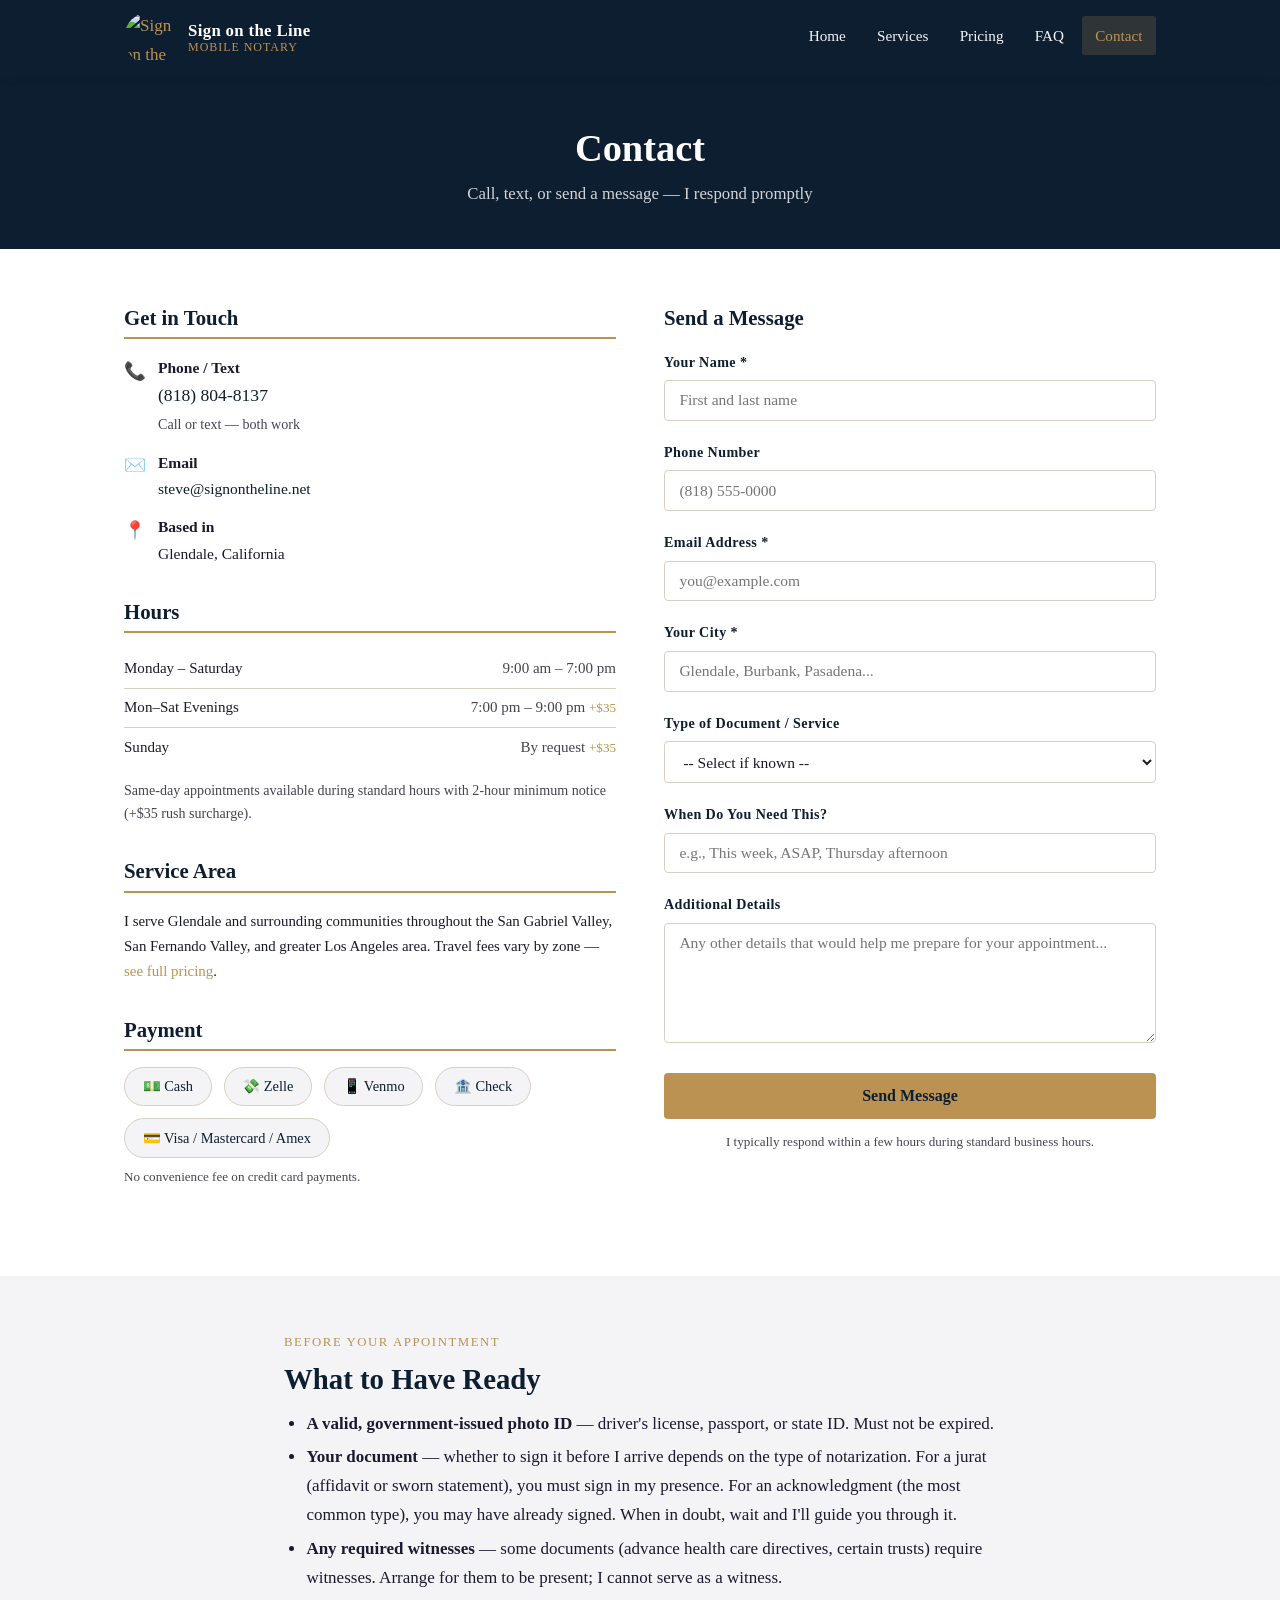
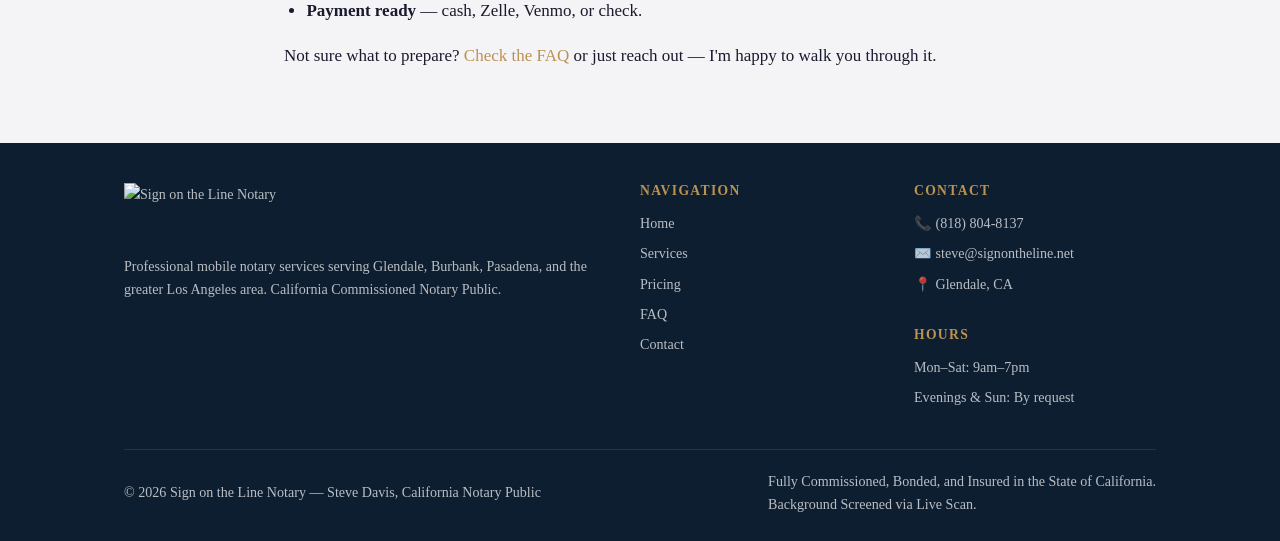
==== contact.html @ 72d7b56e "Add files via upload Added Visa, Mastercard & Amex as accepted payment methods (with no convenience " ====
<!DOCTYPE html>
<html lang="en">
<head>
  <meta charset="UTF-8">
  <meta name="viewport" content="width=device-width, initial-scale=1.0">
  <title>Contact | Sign on the Line Mobile Notary — Glendale, CA</title>
  <meta name="description" content="Contact Sign on the Line Notary to schedule a mobile notary appointment in Glendale or greater Los Angeles. Call, text, or email Steve Davis.">
  <link rel="stylesheet" href="styles.css">
  <link rel="icon" href="images/logo.png" type="image/png">
  <style>
    /* Additional contact page styles */
    .hours-table { width:100%; border-collapse:collapse; margin-top:0.75rem; font-size:0.94rem; }
    .hours-table td { padding:0.4rem 0; border-bottom:1px solid var(--border); }
    .hours-table tr:last-child td { border-bottom:none; }
    .hours-table td:last-child { text-align:right; color:var(--text-mid); }
    .hours-surcharge { color:var(--gold); font-size:0.82rem; }
  </style>
</head>
<body>

  <!-- ====== NAVIGATION ====== -->
  <header class="site-header">
    <nav class="nav-inner">
      <a href="index.html" class="nav-logo">
        <img src="images/logo.png" alt="Sign on the Line Notary Logo">
        <div class="nav-logo-text">
          <span class="nav-logo-name">Sign on the Line</span>
          <span class="nav-logo-sub">Mobile Notary</span>
        </div>
      </a>
      <button class="nav-toggle" id="navToggle" aria-label="Open menu">
        <span></span><span></span><span></span>
      </button>
      <ul class="nav-menu" id="navMenu">
        <li><a href="index.html">Home</a></li>
        <li><a href="services.html">Services</a></li>
        <li><a href="pricing.html">Pricing</a></li>
        <li><a href="faq.html">FAQ</a></li>
        <li><a href="contact.html" class="active">Contact</a></li>
      </ul>
    </nav>
  </header>

  <!-- ====== PAGE HERO ====== -->
  <section class="page-hero">
    <div class="container">
      <h1>Contact</h1>
      <p>Call, text, or send a message — I respond promptly</p>
    </div>
  </section>

  <!-- ====== CONTACT SECTION ====== -->
  <section class="content-section">
    <div class="container">
      <div class="contact-grid">

        <!-- LEFT: Info -->
        <div>
          <div class="contact-info-block">
            <h3>Get in Touch</h3>
            <div class="contact-row">
              <span class="icon">📞</span>
              <div>
                <strong>Phone / Text</strong><br>
                <a href="tel:8188048137" style="font-size:1.1rem; color:var(--navy);">(818) 804-8137</a><br>
                <span style="font-size:0.88rem; color:var(--text-mid);">Call or text — both work</span>
              </div>
            </div>
            <div class="contact-row">
              <span class="icon">✉️</span>
              <div>
                <strong>Email</strong><br>
                <a href="mailto:steve@signontheline.net" style="color:var(--navy);">steve@signontheline.net</a>
              </div>
            </div>
            <div class="contact-row">
              <span class="icon">📍</span>
              <div>
                <strong>Based in</strong><br>
                Glendale, California
              </div>
            </div>
          </div>

          <div class="contact-info-block">
            <h3>Hours</h3>
            <table class="hours-table">
              <tbody>
                <tr>
                  <td>Monday – Saturday</td>
                  <td>9:00 am – 7:00 pm</td>
                </tr>
                <tr>
                  <td>Mon–Sat Evenings</td>
                  <td>7:00 pm – 9:00 pm <span class="hours-surcharge">+$35</span></td>
                </tr>
                <tr>
                  <td>Sunday</td>
                  <td>By request <span class="hours-surcharge">+$35</span></td>
                </tr>
              </tbody>
            </table>
            <p style="font-size:0.88rem; margin-top:0.75rem; color:var(--text-mid);">Same-day appointments available during standard hours with 2-hour minimum notice (+$35 rush surcharge).</p>
          </div>

          <div class="contact-info-block">
            <h3>Service Area</h3>
            <p style="font-size:0.93rem;">I serve Glendale and surrounding communities throughout the San Gabriel Valley, San Fernando Valley, and greater Los Angeles area. Travel fees vary by zone — <a href="pricing.html">see full pricing</a>.</p>
          </div>

          <div class="contact-info-block">
            <h3>Payment</h3>
            <div class="payment-methods">
              <span class="payment-pill">💵 Cash</span>
              <span class="payment-pill">💸 Zelle</span>
              <span class="payment-pill">📱 Venmo</span>
              <span class="payment-pill">🏦 Check</span>
              <span class="payment-pill">💳 Visa / Mastercard / Amex</span>
            </div>
            <p style="font-size:0.82rem; margin-top:0.5rem; color:var(--text-mid);">No convenience fee on credit card payments.</p>
          </div>
        </div>

        <!-- RIGHT: Form -->
        <div>
          <h3 style="margin-bottom:1.25rem;">Send a Message</h3>
          <form class="contact-form" action="https://formspree.io/f/xgojzgyr" method="POST">
            <div class="form-group">
              <label for="name">Your Name *</label>
              <input type="text" id="name" name="name" required placeholder="First and last name">
            </div>
            <div class="form-group">
              <label for="phone">Phone Number</label>
              <input type="tel" id="phone" name="phone" placeholder="(818) 555-0000">
            </div>
            <div class="form-group">
              <label for="email">Email Address *</label>
              <input type="email" id="email" name="email" required placeholder="you@example.com">
            </div>
            <div class="form-group">
              <label for="city">Your City *</label>
              <input type="text" id="city" name="city" required placeholder="Glendale, Burbank, Pasadena...">
            </div>
            <div class="form-group">
              <label for="service">Type of Document / Service</label>
              <select id="service" name="service">
                <option value="">-- Select if known --</option>
                <option>Power of Attorney</option>
                <option>Advance Health Care Directive / Living Will</option>
                <option>Trust or Estate Documents</option>
                <option>Affidavit or Sworn Statement</option>
                <option>Real Estate Deed</option>
                <option>Immigration Documents</option>
                <option>Hospital / Care Facility Signing</option>
                <option>Other / Not Sure</option>
              </select>
            </div>
            <div class="form-group">
              <label for="timing">When Do You Need This?</label>
              <input type="text" id="timing" name="timing" placeholder="e.g., This week, ASAP, Thursday afternoon">
            </div>
            <div class="form-group">
              <label for="message">Additional Details</label>
              <textarea id="message" name="message" placeholder="Any other details that would help me prepare for your appointment..."></textarea>
            </div>
            <button type="submit" class="btn btn-primary" style="width:100%;">Send Message</button>
          </form>
          <p style="font-size:0.82rem; color:var(--text-mid); margin-top:0.75rem; text-align:center;">I typically respond within a few hours during standard business hours.</p>
        </div>

      </div>
    </div>
  </section>

  <!-- ====== WHAT TO PREPARE ====== -->
  <section class="content-section">
    <div class="container" style="max-width:760px;">
      <p class="section-label">Before Your Appointment</p>
      <h2>What to Have Ready</h2>
      <ul>
        <li><strong>A valid, government-issued photo ID</strong> — driver's license, passport, or state ID. Must not be expired.</li>
        <li><strong>Your document</strong> — whether to sign it before I arrive depends on the type of notarization. For a jurat (affidavit or sworn statement), you must sign in my presence. For an acknowledgment (the most common type), you may have already signed. When in doubt, wait and I'll guide you through it.</li>
        <li><strong>Any required witnesses</strong> — some documents (advance health care directives, certain trusts) require witnesses. Arrange for them to be present; I cannot serve as a witness.</li>
        <li><strong>Payment ready</strong> — cash, Zelle, Venmo, or check.</li>
      </ul>
      <p>Not sure what to prepare? <a href="faq.html">Check the FAQ</a> or just reach out — I'm happy to walk you through it.</p>
    </div>
  </section>

  <!-- ====== FOOTER ====== -->
  <footer class="site-footer">
    <div class="footer-inner">
      <div class="footer-grid">
        <div class="footer-brand">
          <img src="images/logo.png" alt="Sign on the Line Notary">
          <p>Professional mobile notary services serving Glendale, Burbank, Pasadena, and the greater Los Angeles area. California Commissioned Notary Public.</p>
        </div>
        <div class="footer-col">
          <h4>Navigation</h4>
          <ul>
            <li><a href="index.html">Home</a></li>
            <li><a href="services.html">Services</a></li>
            <li><a href="pricing.html">Pricing</a></li>
            <li><a href="faq.html">FAQ</a></li>
            <li><a href="contact.html">Contact</a></li>
          </ul>
        </div>
        <div class="footer-col">
          <h4>Contact</h4>
          <ul>
            <li>📞 <a href="tel:8188048137">(818) 804-8137</a></li>
            <li>✉️ <a href="mailto:steve@signontheline.net">steve@signontheline.net</a></li>
            <li>📍 Glendale, CA</li>
          </ul>
          <br>
          <h4>Hours</h4>
          <ul>
            <li>Mon–Sat: 9am–7pm</li>
            <li>Evenings &amp; Sun: By request</li>
          </ul>
        </div>
      </div>
      <div class="footer-bottom">
        <p>&copy; 2026 Sign on the Line Notary &mdash; Steve Davis, California Notary Public</p>
        <p>Fully Commissioned, Bonded, and Insured in the State of California.<br>Background Screened via Live Scan.</p>
      </div>
    </div>
  </footer>

  <script>
    document.getElementById('navToggle').addEventListener('click', function() {
      document.getElementById('navMenu').classList.toggle('open');
    });
  </script>

</body>
</html>
---- styles.css ----
/* ============================================
   Sign on the Line Notary — Main Stylesheet
   Brand: Navy #0D1E30 | Gold #BB9252 | Off-White #F4F4F6
   ============================================ */

:root {
  --navy:      #0D1E30;
  --gold:      #BB9252;
  --gold-light:#CA9F5B;
  --offwhite:  #F4F4F6;
  --white:     #FFFFFF;
  --text-dark: #1A1A2E;
  --text-mid:  #444455;
  --border:    #D9CFC0;
  --shadow:    rgba(13, 30, 48, 0.12);
}

/* ---- Reset & Base ---- */
*, *::before, *::after { box-sizing: border-box; margin: 0; padding: 0; }

html { scroll-behavior: smooth; }

body {
  font-family: 'Georgia', serif;
  font-size: 17px;
  line-height: 1.7;
  color: var(--text-dark);
  background: var(--white);
}

img { max-width: 100%; height: auto; display: block; }

a { color: var(--gold); text-decoration: none; }
a:hover { color: var(--gold-light); text-decoration: underline; }

h1, h2, h3, h4 {
  font-family: 'Georgia', serif;
  color: var(--navy);
  line-height: 1.25;
}

h1 { font-size: 2.4rem; margin-bottom: 0.5rem; }
h2 { font-size: 1.8rem; margin-bottom: 0.75rem; }
h3 { font-size: 1.3rem; margin-bottom: 0.5rem; }
h4 { font-size: 1.1rem; margin-bottom: 0.4rem; }

p { margin-bottom: 1rem; }

ul { padding-left: 1.4rem; margin-bottom: 1rem; }
ul li { margin-bottom: 0.3rem; }

/* ---- Layout ---- */
.container {
  max-width: 1080px;
  margin: 0 auto;
  padding: 0 1.5rem;
}

section { padding: 4rem 0; }

/* ---- Buttons ---- */
.btn {
  display: inline-block;
  padding: 0.75rem 1.75rem;
  border-radius: 4px;
  font-family: 'Georgia', serif;
  font-size: 1rem;
  font-weight: bold;
  cursor: pointer;
  transition: background 0.2s, color 0.2s;
  text-decoration: none;
}

.btn-primary {
  background: var(--gold);
  color: var(--navy);
  border: 2px solid var(--gold);
}
.btn-primary:hover {
  background: var(--gold-light);
  border-color: var(--gold-light);
  color: var(--navy);
  text-decoration: none;
}

.btn-outline {
  background: transparent;
  color: var(--white);
  border: 2px solid var(--white);
}
.btn-outline:hover {
  background: var(--white);
  color: var(--navy);
  text-decoration: none;
}

/* ---- Navigation ---- */
.site-header {
  background: var(--navy);
  position: sticky;
  top: 0;
  z-index: 100;
  box-shadow: 0 2px 8px var(--shadow);
}

.nav-inner {
  display: flex;
  align-items: center;
  justify-content: space-between;
  padding: 0.75rem 1.5rem;
  max-width: 1080px;
  margin: 0 auto;
}

.nav-logo {
  display: flex;
  align-items: center;
  gap: 0.75rem;
  text-decoration: none;
}

.nav-logo img {
  height: 52px;
  width: 52px;
  border-radius: 50%;
}

.nav-logo-text {
  display: flex;
  flex-direction: column;
  line-height: 1.15;
}

.nav-logo-name {
  color: var(--white);
  font-family: 'Georgia', serif;
  font-size: 1.05rem;
  font-weight: bold;
  letter-spacing: 0.02em;
}

.nav-logo-sub {
  color: var(--gold);
  font-size: 0.75rem;
  letter-spacing: 0.08em;
  text-transform: uppercase;
}

.nav-menu {
  display: flex;
  list-style: none;
  gap: 0.25rem;
  padding: 0;
  margin: 0;
}

.nav-menu a {
  color: var(--offwhite);
  font-family: 'Georgia', serif;
  font-size: 0.95rem;
  padding: 0.4rem 0.85rem;
  border-radius: 3px;
  transition: background 0.15s, color 0.15s;
  text-decoration: none;
  display: block;
}

.nav-menu a:hover,
.nav-menu a.active {
  background: rgba(187, 146, 82, 0.2);
  color: var(--gold);
  text-decoration: none;
}

/* Hamburger (mobile) */
.nav-toggle {
  display: none;
  flex-direction: column;
  gap: 5px;
  cursor: pointer;
  background: none;
  border: none;
  padding: 0.5rem;
}
.nav-toggle span {
  display: block;
  width: 26px;
  height: 2px;
  background: var(--white);
  border-radius: 2px;
  transition: 0.3s;
}

/* ---- Hero ---- */
.hero {
  background: linear-gradient(135deg, var(--navy) 0%, #1a3050 100%);
  color: var(--white);
  padding: 3rem 0 4rem;
  text-align: center;
  position: relative;
  overflow: hidden;
}

.hero::before {
  content: '';
  position: absolute;
  inset: 0;
  background: url("data:image/svg+xml,%3Csvg width='60' height='60' viewBox='0 0 60 60' xmlns='http://www.w3.org/2000/svg'%3E%3Cg fill='none' fill-rule='evenodd'%3E%3Cg fill='%23BB9252' fill-opacity='0.05'%3E%3Cpath d='M36 34v-4h-2v4h-4v2h4v4h2v-4h4v-2h-4zm0-30V0h-2v4h-4v2h4v4h2V6h4V4h-4zM6 34v-4H4v4H0v2h4v4h2v-4h4v-2H6zM6 4V0H4v4H0v2h4v4h2V6h4V4H6z'/%3E%3C/g%3E%3C/g%3E%3C/svg%3E");
}

.hero-content { position: relative; z-index: 1; }

.hero-logo {
  width: 185px;
  height: 185px;
  margin: 0 auto 1.5rem;
  filter: drop-shadow(0 4px 16px rgba(0,0,0,0.35));
}

.hero h1 {
  color: var(--white);
  font-size: 2.6rem;
  margin-bottom: 0.5rem;
}

.hero-tagline {
  color: var(--gold);
  font-size: 1.2rem;
  margin-bottom: 2rem;
  letter-spacing: 0.04em;
}

.hero-badges {
  display: flex;
  justify-content: center;
  flex-wrap: wrap;
  gap: 0.75rem;
  margin-bottom: 2.25rem;
}

.badge {
  background: rgba(187, 146, 82, 0.15);
  border: 1px solid rgba(187, 146, 82, 0.5);
  color: var(--gold);
  font-size: 0.8rem;
  letter-spacing: 0.08em;
  text-transform: uppercase;
  padding: 0.4rem 1rem;
  border-radius: 50px;
  font-family: 'Georgia', serif;
}

.hero-ctas {
  display: flex;
  justify-content: center;
  gap: 1rem;
  flex-wrap: wrap;
}

/* ---- About Section ---- */
.about {
  background: var(--offwhite);
}

.about-grid {
  display: grid;
  grid-template-columns: 280px 1fr;
  gap: 3rem;
  align-items: center;
}

.about-photo {
  border-radius: 8px;
  box-shadow: 0 8px 32px var(--shadow);
  border: 4px solid var(--gold);
  width: 100%;
  aspect-ratio: 3/4;
  object-fit: cover;
  object-position: center top;
}

.about-text .section-label {
  color: var(--gold);
  font-size: 0.8rem;
  letter-spacing: 0.12em;
  text-transform: uppercase;
  margin-bottom: 0.5rem;
}

/* ---- Section Labels ---- */
.section-label {
  color: var(--gold);
  font-size: 0.8rem;
  letter-spacing: 0.12em;
  text-transform: uppercase;
  margin-bottom: 0.5rem;
  font-family: 'Georgia', serif;
}

/* ---- Services Preview (Home) ---- */
.services-preview {
  background: var(--white);
}

.services-grid {
  display: grid;
  grid-template-columns: repeat(3, 1fr);
  gap: 1.5rem;
  margin-top: 2rem;
}

.service-card {
  background: var(--offwhite);
  border-top: 4px solid var(--gold);
  border-radius: 6px;
  padding: 1.75rem 1.5rem;
  box-shadow: 0 2px 12px var(--shadow);
  transition: transform 0.2s, box-shadow 0.2s;
}

.service-card:hover {
  transform: translateY(-3px);
  box-shadow: 0 6px 20px var(--shadow);
}

.service-card-icon {
  font-size: 2rem;
  margin-bottom: 0.75rem;
}

.service-card h3 {
  margin-bottom: 0.5rem;
}

/* ---- Why Choose Section ---- */
.why-choose {
  background: var(--navy);
  color: var(--white);
}

.why-choose h2 {
  color: var(--white);
}

.why-grid {
  display: grid;
  grid-template-columns: repeat(4, 1fr);
  gap: 1.5rem;
  margin-top: 2rem;
}

.why-item {
  text-align: center;
  padding: 1.5rem 1rem;
}

.why-icon {
  font-size: 2.25rem;
  margin-bottom: 0.75rem;
}

.why-item h3 {
  color: var(--gold);
  font-size: 1rem;
  margin-bottom: 0.5rem;
}

.why-item p {
  font-size: 0.9rem;
  color: rgba(244, 244, 246, 0.85);
  margin: 0;
}

/* ---- CTA Banner ---- */
.cta-banner {
  background: var(--gold);
  text-align: center;
  padding: 3rem 0;
}

.cta-banner h2 {
  color: var(--navy);
  margin-bottom: 0.5rem;
}

.cta-banner p {
  color: var(--navy);
  margin-bottom: 1.5rem;
  font-size: 1.05rem;
}

.btn-navy {
  background: var(--navy);
  color: var(--white);
  border: 2px solid var(--navy);
}
.btn-navy:hover {
  background: #1a3050;
  border-color: #1a3050;
  color: var(--white);
  text-decoration: none;
}

/* ---- Page Hero (interior pages) ---- */
.page-hero {
  background: var(--navy);
  color: var(--white);
  padding: 3rem 0 2.5rem;
  text-align: center;
}

.page-hero h1 {
  color: var(--white);
  margin-bottom: 0.5rem;
}

.page-hero p {
  color: rgba(244,244,246,0.85);
  font-size: 1.05rem;
  margin: 0;
}

.page-hero .hero-tagline {
  color: var(--gold);
  margin-bottom: 0.1rem;
}

/* ---- Content Sections ---- */
.content-section {
  padding: 3.5rem 0;
}

.content-section:nth-child(even) {
  background: var(--offwhite);
}

/* ---- Document List ---- */
.doc-list {
  columns: 2;
  column-gap: 2rem;
  list-style: none;
  padding: 0;
}

.doc-list li {
  padding: 0.3rem 0 0.3rem 1.4rem;
  position: relative;
  break-inside: avoid;
}

.doc-list li::before {
  content: '✓';
  position: absolute;
  left: 0;
  color: var(--gold);
  font-weight: bold;
}

/* ---- Pricing Table ---- */
.pricing-table {
  width: 100%;
  border-collapse: collapse;
  margin: 1.5rem 0;
  font-size: 0.97rem;
}

.pricing-table th {
  background: var(--navy);
  color: var(--white);
  padding: 0.75rem 1rem;
  text-align: left;
  font-weight: normal;
  letter-spacing: 0.04em;
}

.pricing-table td {
  padding: 0.65rem 1rem;
  border-bottom: 1px solid var(--border);
}

.pricing-table tr:nth-child(even) td {
  background: rgba(13, 30, 48, 0.03);
}

.pricing-table tr:last-child td {
  border-bottom: none;
}

.price-val {
  font-weight: bold;
  color: var(--navy);
  white-space: nowrap;
}

.sample-totals {
  background: var(--navy);
  color: var(--white);
  border-radius: 8px;
  padding: 2rem;
  margin-top: 2rem;
}

.sample-totals h3 {
  color: var(--gold);
  margin-bottom: 1rem;
}

.sample-totals table {
  width: 100%;
  border-collapse: collapse;
  font-size: 0.93rem;
}

.sample-totals td {
  padding: 0.5rem 0;
  border-bottom: 1px solid rgba(255,255,255,0.1);
  color: var(--offwhite);
}

.sample-totals td:last-child {
  text-align: right;
  font-weight: bold;
  color: var(--gold);
  white-space: nowrap;
}

.sample-totals tr:last-child td {
  border-bottom: none;
}

/* ---- Payment Methods ---- */
.payment-methods {
  display: flex;
  flex-wrap: wrap;
  gap: 0.75rem;
  margin-top: 1rem;
}

.payment-pill {
  background: var(--offwhite);
  border: 1px solid var(--border);
  border-radius: 50px;
  padding: 0.4rem 1.1rem;
  font-size: 0.9rem;
  color: var(--navy);
}

/* ---- FAQ ---- */
.faq-list {
  max-width: 760px;
  margin: 0 auto;
}

.faq-item {
  border-bottom: 1px solid var(--border);
  padding: 1.5rem 0;
}

.faq-item:last-child {
  border-bottom: none;
}

.faq-question {
  font-size: 1.05rem;
  font-weight: bold;
  color: var(--navy);
  margin-bottom: 0.6rem;
  font-family: 'Georgia', serif;
}

.faq-answer {
  color: var(--text-mid);
  margin: 0;
}

/* ---- Contact ---- */
.contact-grid {
  display: grid;
  grid-template-columns: 1fr 1fr;
  gap: 3rem;
  align-items: start;
}

.contact-info-block {
  margin-bottom: 2rem;
}

.contact-info-block h3 {
  border-bottom: 2px solid var(--gold);
  padding-bottom: 0.4rem;
  margin-bottom: 1rem;
}

.contact-row {
  display: flex;
  align-items: flex-start;
  gap: 0.75rem;
  margin-bottom: 0.75rem;
  font-size: 0.97rem;
}

.contact-row .icon {
  font-size: 1.1rem;
  margin-top: 0.1rem;
  flex-shrink: 0;
}

/* ---- Contact Form ---- */
.contact-form .form-group {
  margin-bottom: 1.25rem;
}

.contact-form label {
  display: block;
  font-size: 0.88rem;
  font-weight: bold;
  color: var(--navy);
  margin-bottom: 0.35rem;
  letter-spacing: 0.03em;
}

.contact-form input,
.contact-form select,
.contact-form textarea {
  width: 100%;
  padding: 0.65rem 0.9rem;
  border: 1.5px solid var(--border);
  border-radius: 4px;
  font-family: 'Georgia', serif;
  font-size: 0.97rem;
  color: var(--text-dark);
  background: var(--white);
  transition: border-color 0.2s;
}

.contact-form input:focus,
.contact-form select:focus,
.contact-form textarea:focus {
  outline: none;
  border-color: var(--gold);
}

.contact-form textarea {
  height: 120px;
  resize: vertical;
}

/* ---- Footer ---- */
.site-footer {
  background: var(--navy);
  color: rgba(244,244,246,0.75);
  padding: 2.5rem 0 1.5rem;
  font-size: 0.88rem;
}

.footer-inner {
  max-width: 1080px;
  margin: 0 auto;
  padding: 0 1.5rem;
}

.footer-grid {
  display: grid;
  grid-template-columns: 2fr 1fr 1fr;
  gap: 2rem;
  margin-bottom: 2rem;
}

.footer-brand img {
  height: 60px;
  margin-bottom: 0.75rem;
}

.footer-brand p {
  margin: 0;
  line-height: 1.6;
}

.footer-col h4 {
  color: var(--gold);
  font-size: 0.85rem;
  letter-spacing: 0.1em;
  text-transform: uppercase;
  margin-bottom: 0.75rem;
}

.footer-col ul {
  list-style: none;
  padding: 0;
  margin: 0;
}

.footer-col ul li {
  margin-bottom: 0.4rem;
}

.footer-col ul li a {
  color: rgba(244,244,246,0.75);
  text-decoration: none;
  transition: color 0.15s;
}

.footer-col ul li a:hover {
  color: var(--gold);
}

.footer-bottom {
  border-top: 1px solid rgba(255,255,255,0.1);
  padding-top: 1.25rem;
  display: flex;
  justify-content: space-between;
  align-items: center;
  flex-wrap: wrap;
  gap: 0.5rem;
}

.footer-bottom p {
  margin: 0;
}

/* ---- Availability Notice ---- */
.availability-note {
  background: rgba(187, 146, 82, 0.1);
  border-left: 4px solid var(--gold);
  padding: 1rem 1.25rem;
  border-radius: 0 4px 4px 0;
  margin-top: 1rem;
  font-size: 0.93rem;
}

/* ---- Zone Area Tag ---- */
.zone-tag {
  display: inline-block;
  background: var(--gold);
  color: var(--navy);
  font-size: 0.72rem;
  font-weight: bold;
  letter-spacing: 0.06em;
  text-transform: uppercase;
  padding: 0.2rem 0.6rem;
  border-radius: 3px;
  margin-right: 0.4rem;
  vertical-align: middle;
}

/* ---- Reusable Grid Helpers (mobile-stackable) ---- */
.grid-2col {
  display: grid;
  grid-template-columns: 1fr 1fr;
  gap: 2rem;
}

.grid-3col {
  display: grid;
  grid-template-columns: 1fr 1fr 1fr;
  gap: 1.5rem;
}

/* ---- Responsive ---- */
@media (max-width: 900px) {
  .services-grid { grid-template-columns: 1fr 1fr; }
  .why-grid { grid-template-columns: 1fr 1fr; }
  .footer-grid { grid-template-columns: 1fr 1fr; }
}

@media (max-width: 700px) {
  h1 { font-size: 1.9rem; }
  h2 { font-size: 1.5rem; }

  .nav-menu {
    display: none;
    flex-direction: column;
    position: absolute;
    top: 68px;
    left: 0;
    right: 0;
    background: var(--navy);
    padding: 1rem;
    box-shadow: 0 4px 12px rgba(0,0,0,0.3);
  }
  .nav-menu.open { display: flex; }
  .nav-toggle { display: flex; }

  .hero { padding: 3.5rem 0 3rem; }
  .hero-logo { width: 100px; height: 100px; }

  .about-grid { grid-template-columns: 1fr; }
  .about-photo { max-width: 260px; margin: 0 auto; aspect-ratio: 1/1; }

  .services-grid { grid-template-columns: 1fr; }
  .why-grid { grid-template-columns: 1fr 1fr; }

  .grid-2col, .grid-3col { grid-template-columns: 1fr; }

  .doc-list { columns: 1; }
  .contact-grid { grid-template-columns: 1fr; }
  .footer-grid { grid-template-columns: 1fr; }
  .footer-bottom { flex-direction: column; text-align: center; }
}
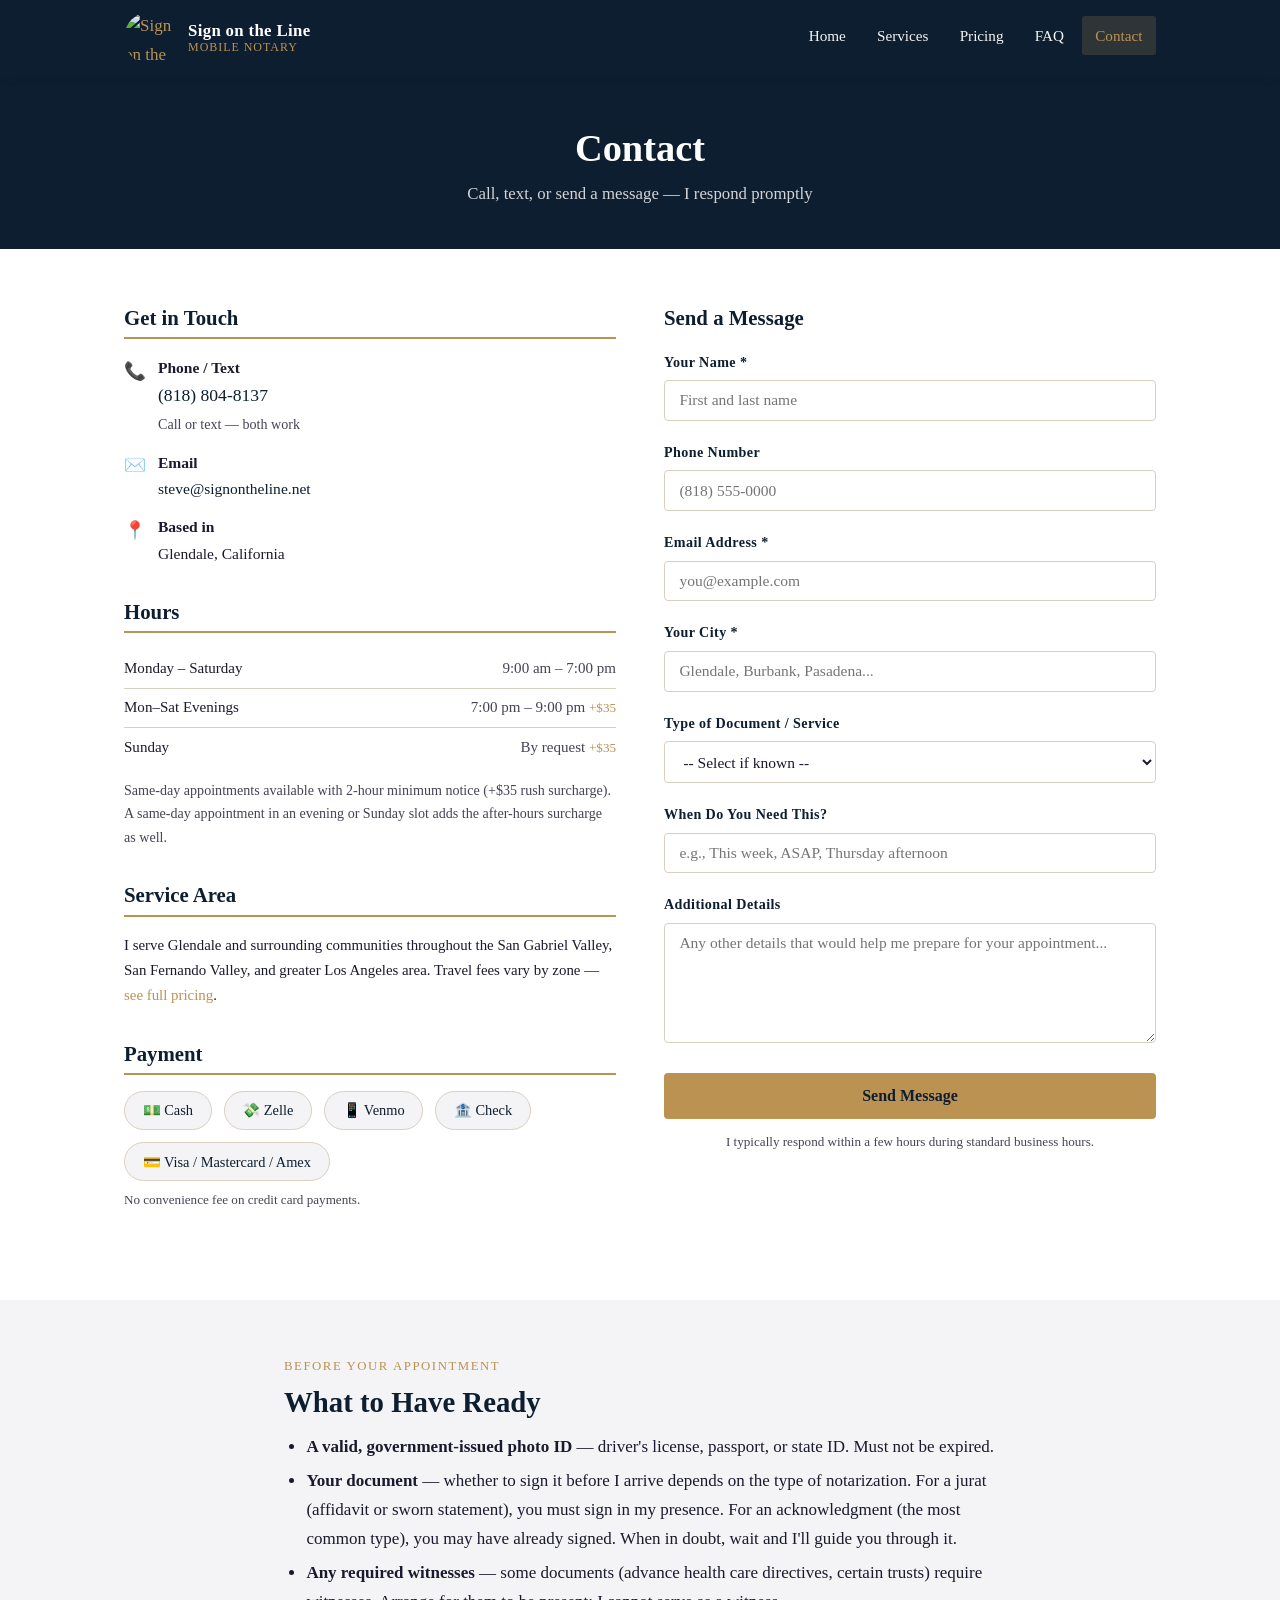
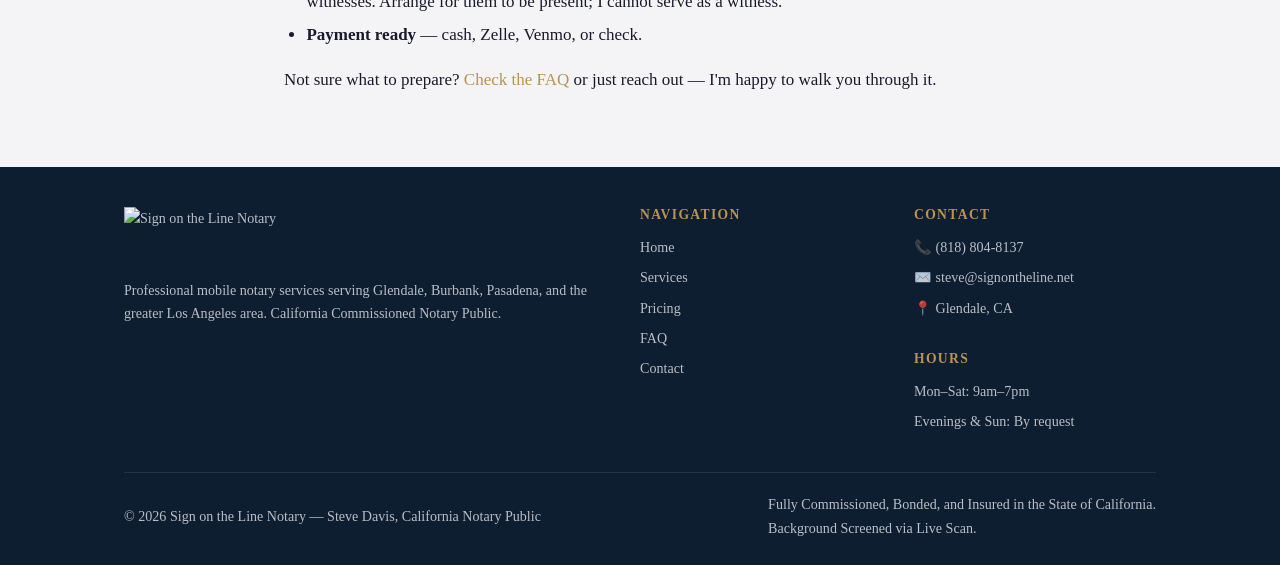
==== commit 5ba20b88: "Add files via upload Removed inaaccurate "during standard hours" language from all references to Rus" ====
--- a/contact.html
+++ b/contact.html
@@ -100,7 +100,7 @@
                 </tr>
               </tbody>
             </table>
-            <p style="font-size:0.88rem; margin-top:0.75rem; color:var(--text-mid);">Same-day appointments available during standard hours with 2-hour minimum notice (+$35 rush surcharge).</p>
+            <p style="font-size:0.88rem; margin-top:0.75rem; color:var(--text-mid);">Same-day appointments available with 2-hour minimum notice (+$35 rush surcharge). A same-day appointment in an evening or Sunday slot adds the after-hours surcharge as well.</p>
           </div>
 
           <div class="contact-info-block">
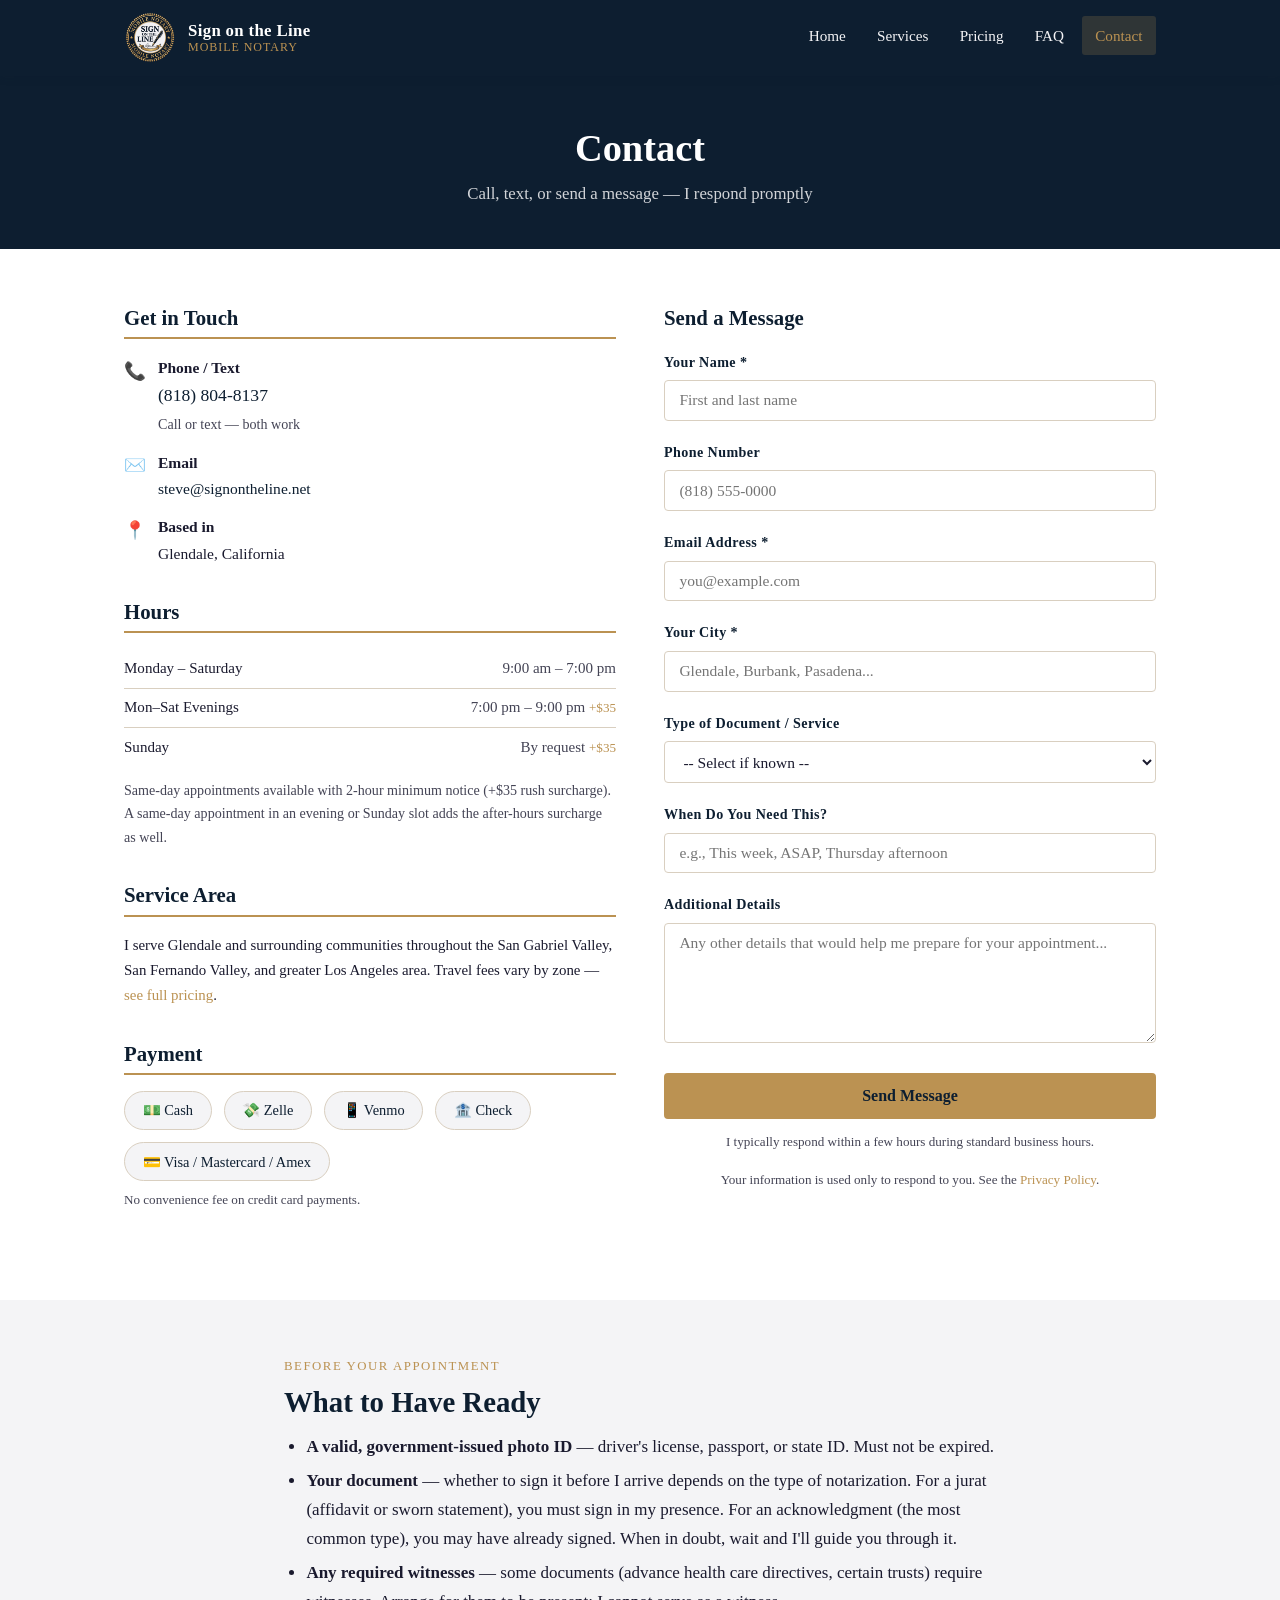
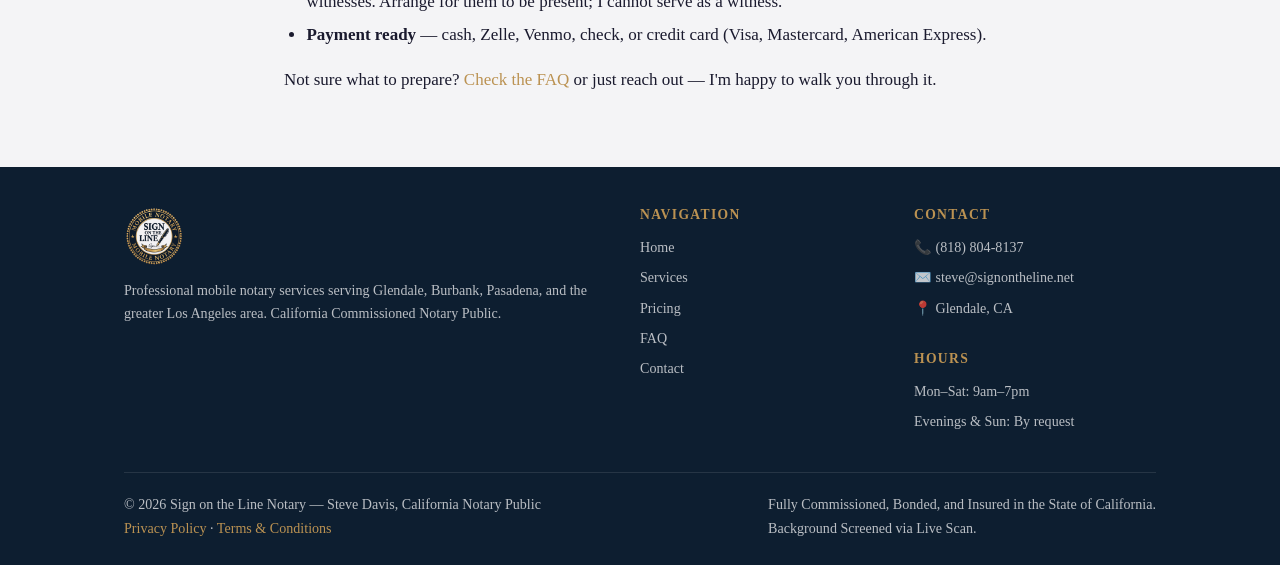
==== commit 0a5ee1ae: "Add files via upload Added Privacy Policy and T&C pages with links in the footer." ====
--- a/contact.html
+++ b/contact.html
@@ -166,6 +166,7 @@
             <button type="submit" class="btn btn-primary" style="width:100%;">Send Message</button>
           </form>
           <p style="font-size:0.82rem; color:var(--text-mid); margin-top:0.75rem; text-align:center;">I typically respond within a few hours during standard business hours.</p>
+          <p style="font-size:0.82rem; color:var(--text-mid); margin-top:0.35rem; text-align:center;">Your information is used only to respond to you. See the <a href="privacy.html">Privacy Policy</a>.</p>
         </div>
 
       </div>
@@ -181,7 +182,7 @@
         <li><strong>A valid, government-issued photo ID</strong> — driver's license, passport, or state ID. Must not be expired.</li>
         <li><strong>Your document</strong> — whether to sign it before I arrive depends on the type of notarization. For a jurat (affidavit or sworn statement), you must sign in my presence. For an acknowledgment (the most common type), you may have already signed. When in doubt, wait and I'll guide you through it.</li>
         <li><strong>Any required witnesses</strong> — some documents (advance health care directives, certain trusts) require witnesses. Arrange for them to be present; I cannot serve as a witness.</li>
-        <li><strong>Payment ready</strong> — cash, Zelle, Venmo, or check.</li>
+        <li><strong>Payment ready</strong> — cash, Zelle, Venmo, check, or credit card (Visa, Mastercard, American Express).</li>
       </ul>
       <p>Not sure what to prepare? <a href="faq.html">Check the FAQ</a> or just reach out — I'm happy to walk you through it.</p>
     </div>
@@ -221,7 +222,8 @@
         </div>
       </div>
       <div class="footer-bottom">
-        <p>&copy; 2026 Sign on the Line Notary &mdash; Steve Davis, California Notary Public</p>
+        <p>&copy; 2026 Sign on the Line Notary &mdash; Steve Davis, California Notary Public<br>
+          <a href="privacy.html">Privacy Policy</a> &middot; <a href="terms.html">Terms &amp; Conditions</a></p>
         <p>Fully Commissioned, Bonded, and Insured in the State of California.<br>Background Screened via Live Scan.</p>
       </div>
     </div>
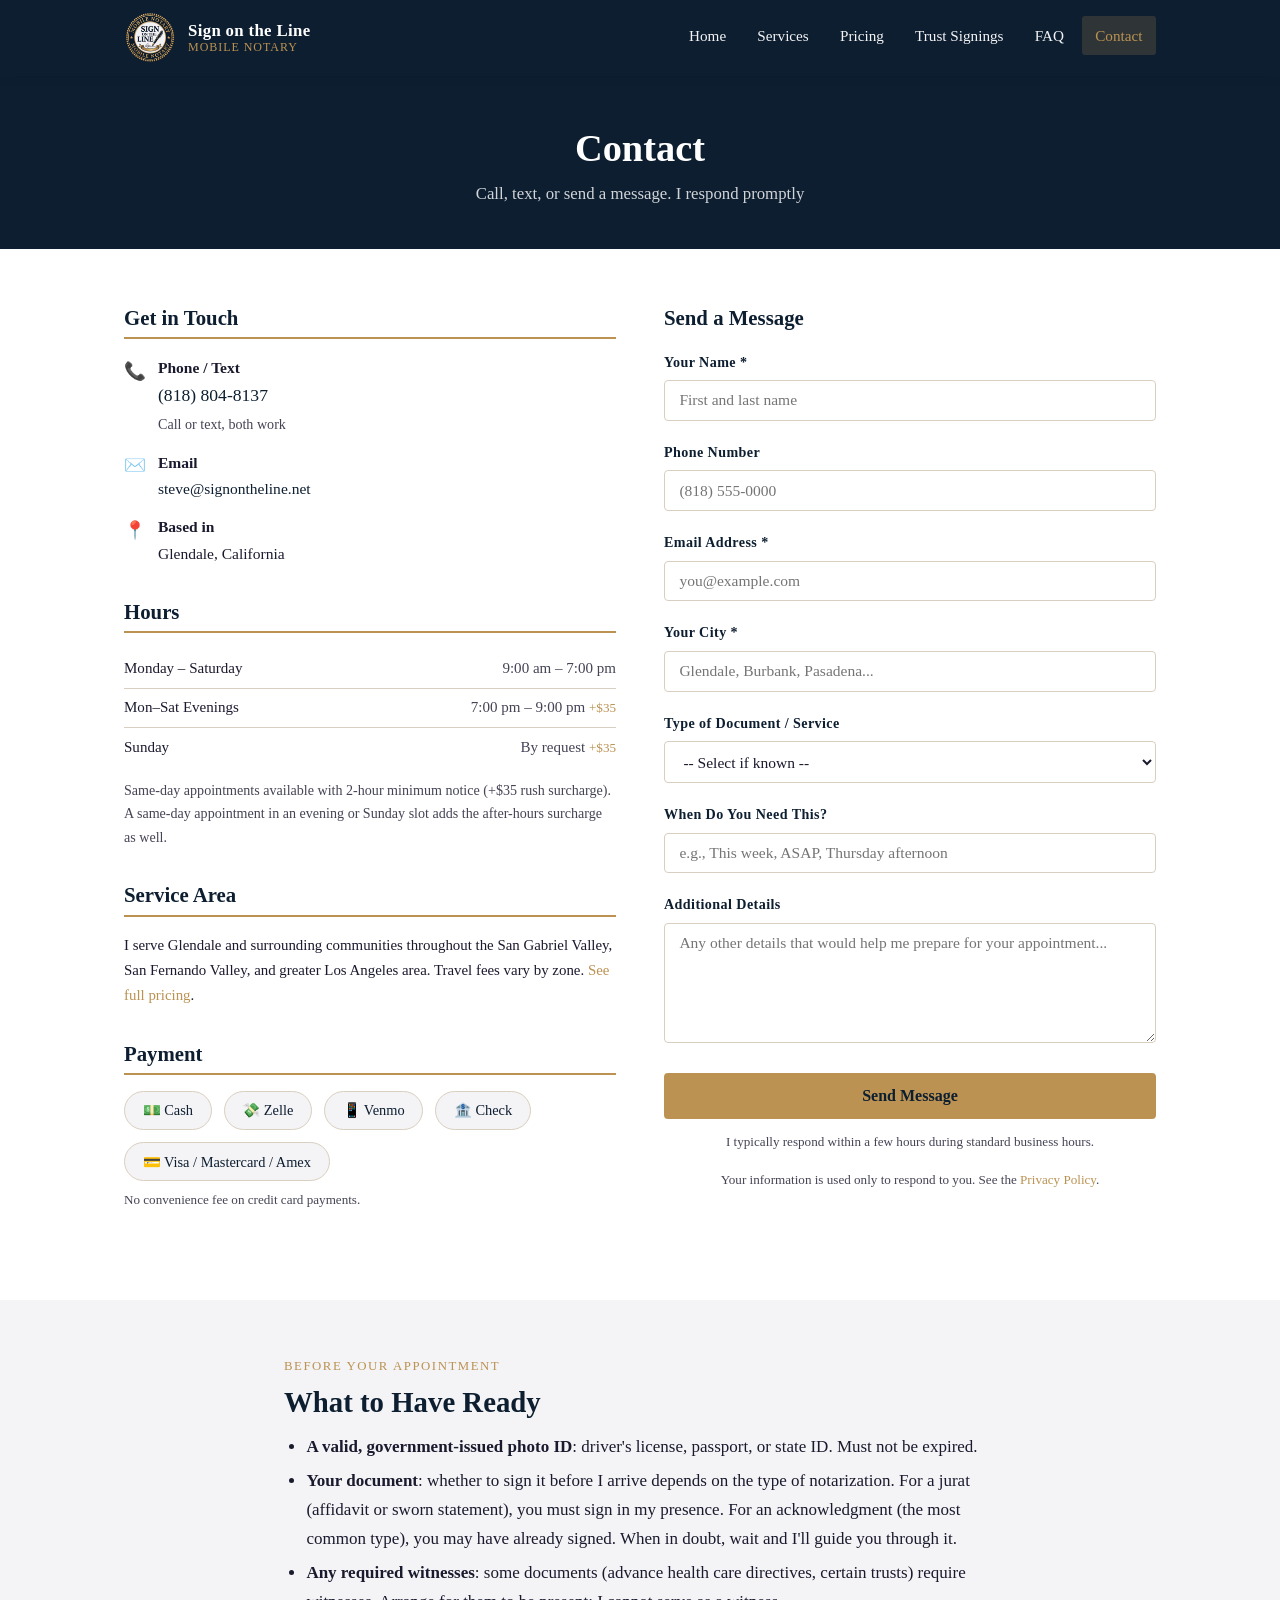
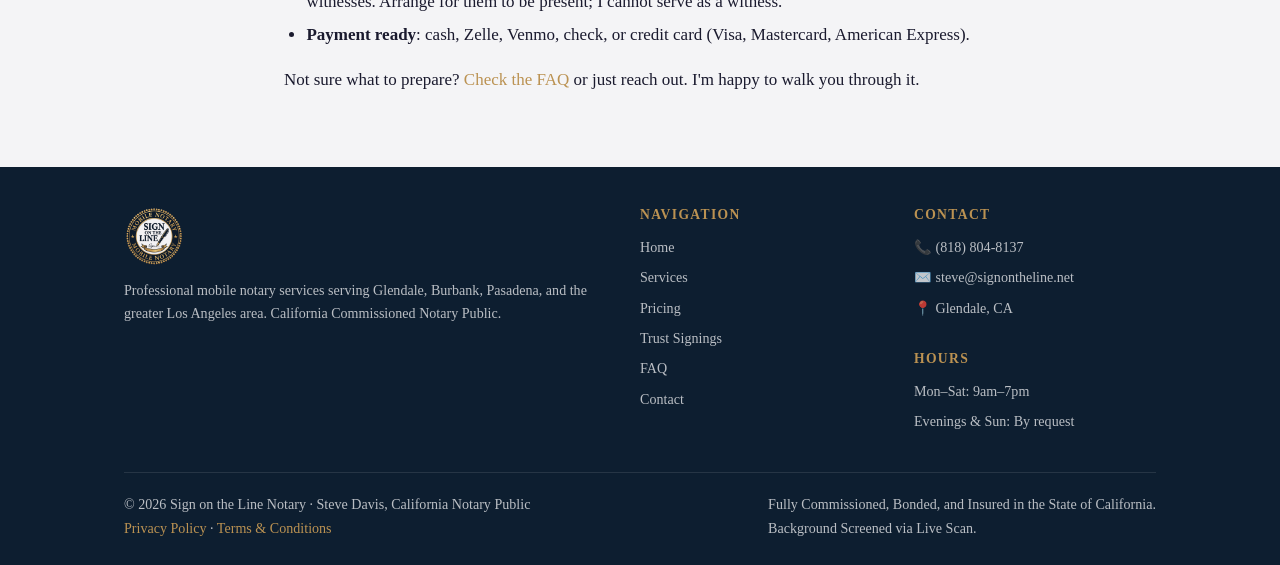
==== commit 448fda49: "Add consumer trust and estate document signing page New trust-signings.html: a la carte pricing only" ====
--- a/contact.html
+++ b/contact.html
@@ -3,7 +3,7 @@
 <head>
   <meta charset="UTF-8">
   <meta name="viewport" content="width=device-width, initial-scale=1.0">
-  <title>Contact | Sign on the Line Mobile Notary — Glendale, CA</title>
+  <title>Contact | Sign on the Line Mobile Notary, Glendale, CA</title>
   <meta name="description" content="Contact Sign on the Line Notary to schedule a mobile notary appointment in Glendale or greater Los Angeles. Call, text, or email Steve Davis.">
   <link rel="stylesheet" href="styles.css">
   <link rel="icon" href="images/logo.png" type="image/png">
@@ -35,6 +35,7 @@
         <li><a href="index.html">Home</a></li>
         <li><a href="services.html">Services</a></li>
         <li><a href="pricing.html">Pricing</a></li>
+        <li><a href="trust-signings.html">Trust Signings</a></li>
         <li><a href="faq.html">FAQ</a></li>
         <li><a href="contact.html" class="active">Contact</a></li>
       </ul>
@@ -45,7 +46,7 @@
   <section class="page-hero">
     <div class="container">
       <h1>Contact</h1>
-      <p>Call, text, or send a message — I respond promptly</p>
+      <p>Call, text, or send a message. I respond promptly</p>
     </div>
   </section>
 
@@ -63,7 +64,7 @@
               <div>
                 <strong>Phone / Text</strong><br>
                 <a href="tel:8188048137" style="font-size:1.1rem; color:var(--navy);">(818) 804-8137</a><br>
-                <span style="font-size:0.88rem; color:var(--text-mid);">Call or text — both work</span>
+                <span style="font-size:0.88rem; color:var(--text-mid);">Call or text, both work</span>
               </div>
             </div>
             <div class="contact-row">
@@ -105,7 +106,7 @@
 
           <div class="contact-info-block">
             <h3>Service Area</h3>
-            <p style="font-size:0.93rem;">I serve Glendale and surrounding communities throughout the San Gabriel Valley, San Fernando Valley, and greater Los Angeles area. Travel fees vary by zone — <a href="pricing.html">see full pricing</a>.</p>
+            <p style="font-size:0.93rem;">I serve Glendale and surrounding communities throughout the San Gabriel Valley, San Fernando Valley, and greater Los Angeles area. Travel fees vary by zone. <a href="pricing.html">See full pricing</a>.</p>
           </div>
 
           <div class="contact-info-block">
@@ -179,12 +180,12 @@
       <p class="section-label">Before Your Appointment</p>
       <h2>What to Have Ready</h2>
       <ul>
-        <li><strong>A valid, government-issued photo ID</strong> — driver's license, passport, or state ID. Must not be expired.</li>
-        <li><strong>Your document</strong> — whether to sign it before I arrive depends on the type of notarization. For a jurat (affidavit or sworn statement), you must sign in my presence. For an acknowledgment (the most common type), you may have already signed. When in doubt, wait and I'll guide you through it.</li>
-        <li><strong>Any required witnesses</strong> — some documents (advance health care directives, certain trusts) require witnesses. Arrange for them to be present; I cannot serve as a witness.</li>
-        <li><strong>Payment ready</strong> — cash, Zelle, Venmo, check, or credit card (Visa, Mastercard, American Express).</li>
+        <li><strong>A valid, government-issued photo ID</strong>: driver's license, passport, or state ID. Must not be expired.</li>
+        <li><strong>Your document</strong>: whether to sign it before I arrive depends on the type of notarization. For a jurat (affidavit or sworn statement), you must sign in my presence. For an acknowledgment (the most common type), you may have already signed. When in doubt, wait and I'll guide you through it.</li>
+        <li><strong>Any required witnesses</strong>: some documents (advance health care directives, certain trusts) require witnesses. Arrange for them to be present; I cannot serve as a witness.</li>
+        <li><strong>Payment ready</strong>: cash, Zelle, Venmo, check, or credit card (Visa, Mastercard, American Express).</li>
       </ul>
-      <p>Not sure what to prepare? <a href="faq.html">Check the FAQ</a> or just reach out — I'm happy to walk you through it.</p>
+      <p>Not sure what to prepare? <a href="faq.html">Check the FAQ</a> or just reach out. I'm happy to walk you through it.</p>
     </div>
   </section>
 
@@ -202,6 +203,7 @@
             <li><a href="index.html">Home</a></li>
             <li><a href="services.html">Services</a></li>
             <li><a href="pricing.html">Pricing</a></li>
+            <li><a href="trust-signings.html">Trust Signings</a></li>
             <li><a href="faq.html">FAQ</a></li>
             <li><a href="contact.html">Contact</a></li>
           </ul>
@@ -222,7 +224,7 @@
         </div>
       </div>
       <div class="footer-bottom">
-        <p>&copy; 2026 Sign on the Line Notary &mdash; Steve Davis, California Notary Public<br>
+        <p>&copy; 2026 Sign on the Line Notary &middot; Steve Davis, California Notary Public<br>
           <a href="privacy.html">Privacy Policy</a> &middot; <a href="terms.html">Terms &amp; Conditions</a></p>
         <p>Fully Commissioned, Bonded, and Insured in the State of California.<br>Background Screened via Live Scan.</p>
       </div>
--- a/styles.css
+++ b/styles.css
@@ -1,5 +1,5 @@
 /* ============================================
-   Sign on the Line Notary — Main Stylesheet
+   Sign on the Line Notary, Main Stylesheet
    Brand: Navy #0D1E30 | Gold #BB9252 | Off-White #F4F4F6
    ============================================ */
 
@@ -526,6 +526,38 @@
 
 .sample-totals tr:last-child td {
   border-bottom: none;
+}
+
+/* Two-year variant. Used on trust-signings.html, where the current rate and
+   the 1/1/2027 statutory rate sit side by side in one table. The live number
+   stays gold; the future one is muted so it reads as context, not as a price. */
+.sample-totals table.two-year th {
+  text-align: right;
+  font-size: 0.75rem;
+  letter-spacing: 0.08em;
+  text-transform: uppercase;
+  font-weight: normal;
+  color: rgba(244, 244, 246, 0.6);
+  padding: 0 0 0.5rem;
+  border-bottom: 1px solid rgba(255, 255, 255, 0.2);
+}
+
+.sample-totals table.two-year th:first-child {
+  text-align: left;
+}
+
+.sample-totals table.two-year td:nth-child(2) {
+  text-align: right;
+  font-weight: bold;
+  color: var(--gold);
+  white-space: nowrap;
+}
+
+.sample-totals table.two-year td:nth-child(3) {
+  text-align: right;
+  font-weight: normal;
+  color: rgba(244, 244, 246, 0.55);
+  white-space: nowrap;
 }
 
 /* ---- Payment Methods ---- */
@@ -763,10 +795,10 @@
   .footer-grid { grid-template-columns: 1fr 1fr; }
 }
 
-@media (max-width: 700px) {
-  h1 { font-size: 1.9rem; }
-  h2 { font-size: 1.5rem; }
-
+/* The nav collapses earlier than the rest of the layout. Six items plus the
+   logo block will not fit a horizontal row much below 820px, so the hamburger
+   takes over there rather than at the 700px content breakpoint. */
+@media (max-width: 820px) {
   .nav-menu {
     display: none;
     flex-direction: column;
@@ -780,6 +812,14 @@
   }
   .nav-menu.open { display: flex; }
   .nav-toggle { display: flex; }
+}
+
+@media (max-width: 700px) {
+  h1 { font-size: 1.9rem; }
+  h2 { font-size: 1.5rem; }
+
+  .sample-totals { padding: 1.5rem 1.25rem; }
+  .sample-totals table.two-year { font-size: 0.82rem; }
 
   .hero { padding: 3.5rem 0 3rem; }
   .hero-logo { width: 100px; height: 100px; }
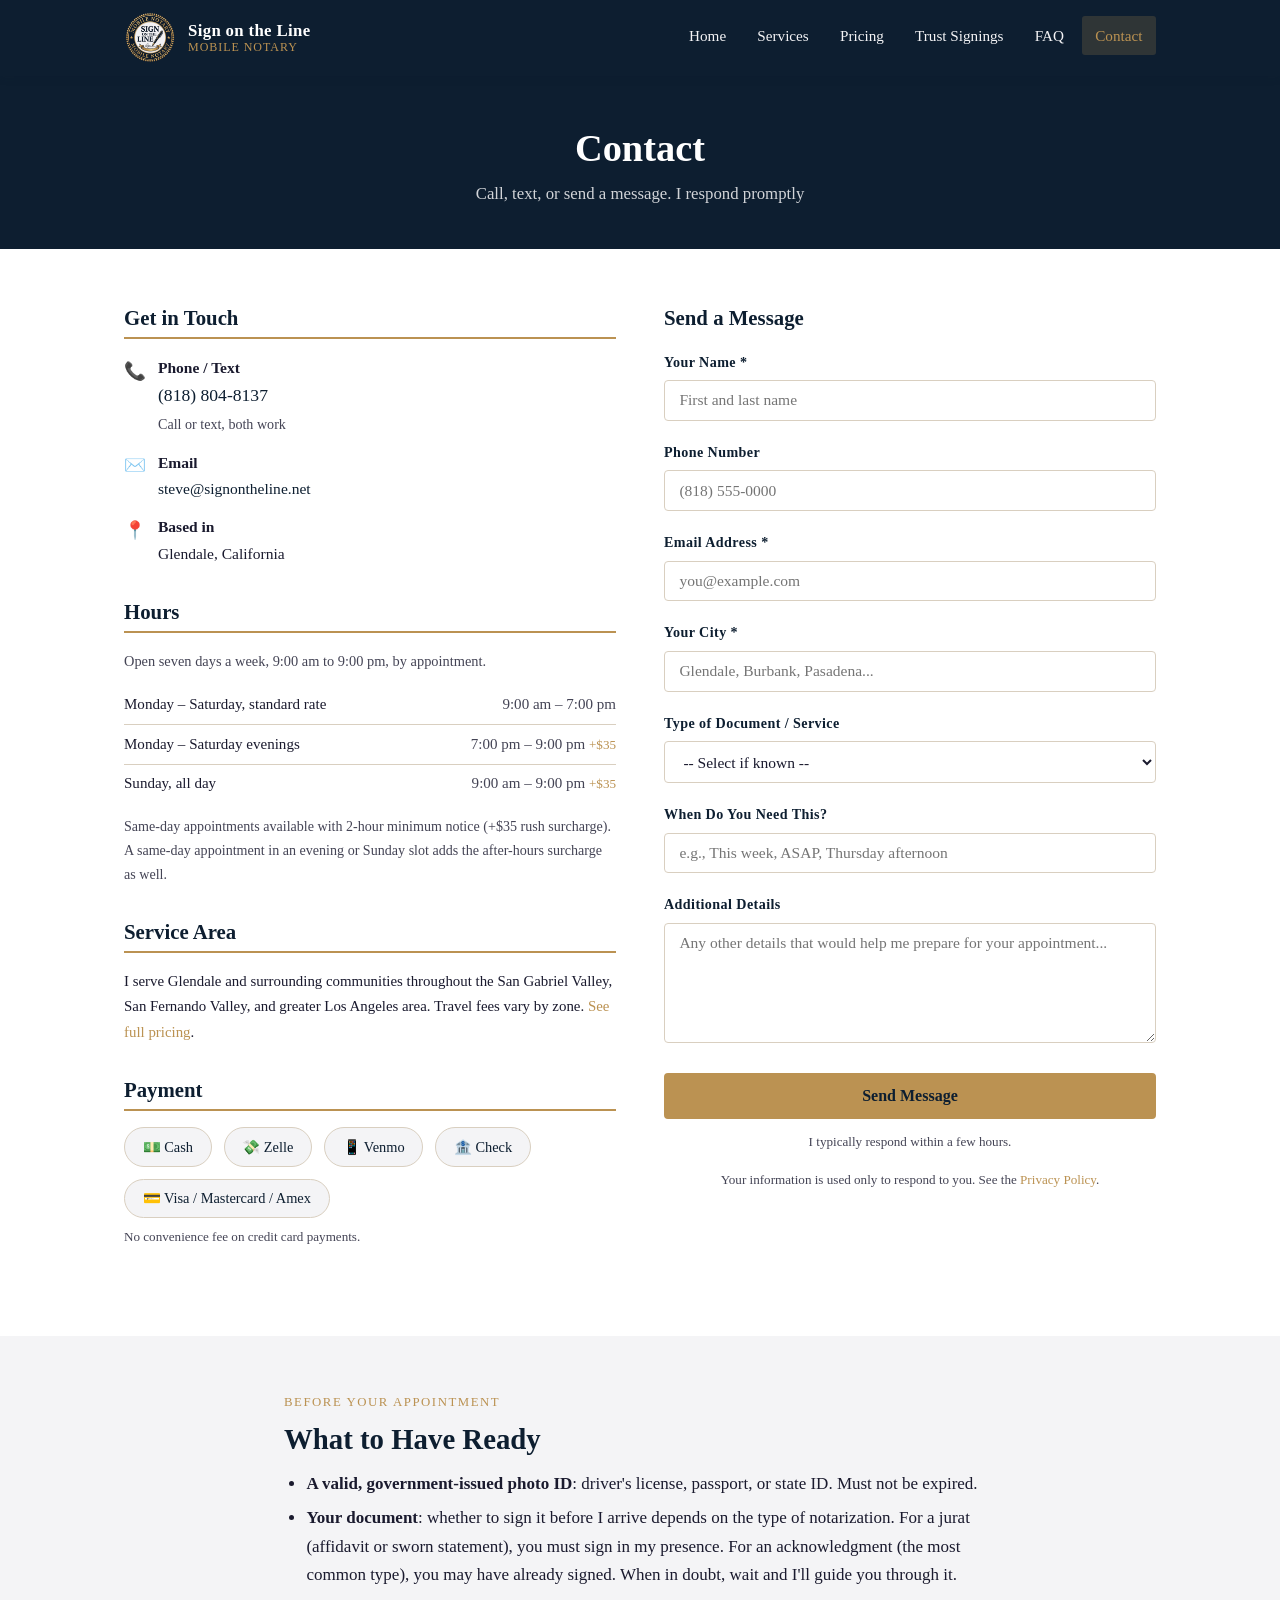
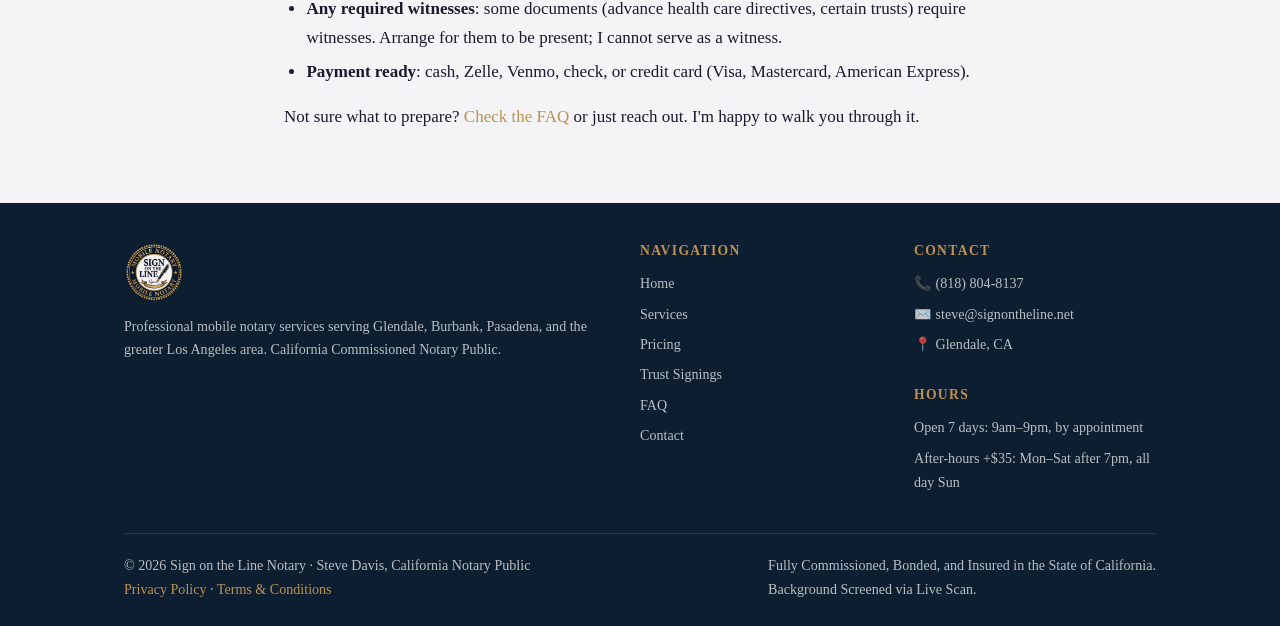
==== commit 34f53c01: "Add files via upload Updated hours to 7 days a week 9am-9am by appointment (after-hours charges appl" ====
--- a/contact.html
+++ b/contact.html
@@ -85,19 +85,20 @@
 
           <div class="contact-info-block">
             <h3>Hours</h3>
+            <p style="font-size:0.9rem; margin:0.4rem 0 0; color:var(--text-mid);">Open seven days a week, 9:00 am to 9:00 pm, by appointment.</p>
             <table class="hours-table">
               <tbody>
                 <tr>
-                  <td>Monday – Saturday</td>
+                  <td>Monday – Saturday, standard rate</td>
                   <td>9:00 am – 7:00 pm</td>
                 </tr>
                 <tr>
-                  <td>Mon–Sat Evenings</td>
+                  <td>Monday – Saturday evenings</td>
                   <td>7:00 pm – 9:00 pm <span class="hours-surcharge">+$35</span></td>
                 </tr>
                 <tr>
-                  <td>Sunday</td>
-                  <td>By request <span class="hours-surcharge">+$35</span></td>
+                  <td>Sunday, all day</td>
+                  <td>9:00 am – 9:00 pm <span class="hours-surcharge">+$35</span></td>
                 </tr>
               </tbody>
             </table>
@@ -166,7 +167,7 @@
             </div>
             <button type="submit" class="btn btn-primary" style="width:100%;">Send Message</button>
           </form>
-          <p style="font-size:0.82rem; color:var(--text-mid); margin-top:0.75rem; text-align:center;">I typically respond within a few hours during standard business hours.</p>
+          <p style="font-size:0.82rem; color:var(--text-mid); margin-top:0.75rem; text-align:center;">I typically respond within a few hours.</p>
           <p style="font-size:0.82rem; color:var(--text-mid); margin-top:0.35rem; text-align:center;">Your information is used only to respond to you. See the <a href="privacy.html">Privacy Policy</a>.</p>
         </div>
 
@@ -218,8 +219,8 @@
           <br>
           <h4>Hours</h4>
           <ul>
-            <li>Mon–Sat: 9am–7pm</li>
-            <li>Evenings &amp; Sun: By request</li>
+            <li>Open 7 days: 9am–9pm, by appointment</li>
+            <li>After-hours +$35: Mon–Sat after 7pm, all day Sun</li>
           </ul>
         </div>
       </div>
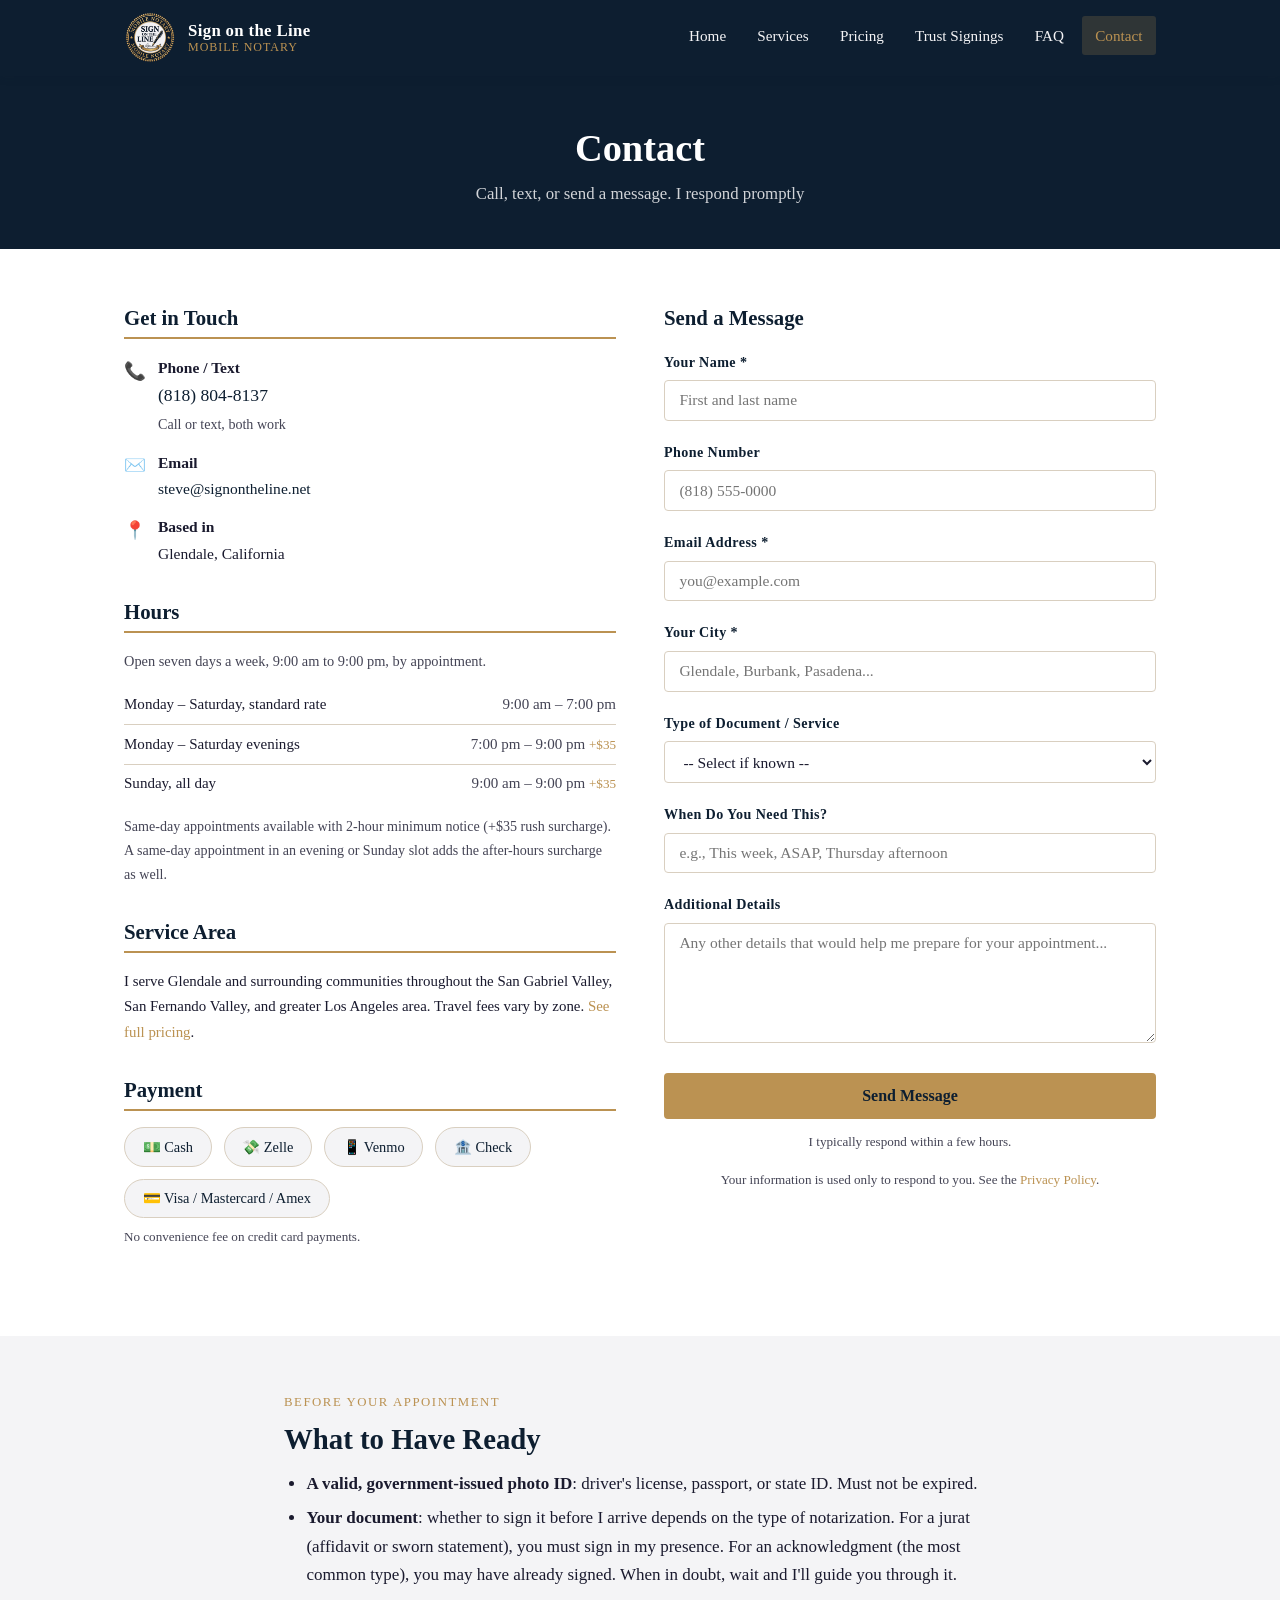
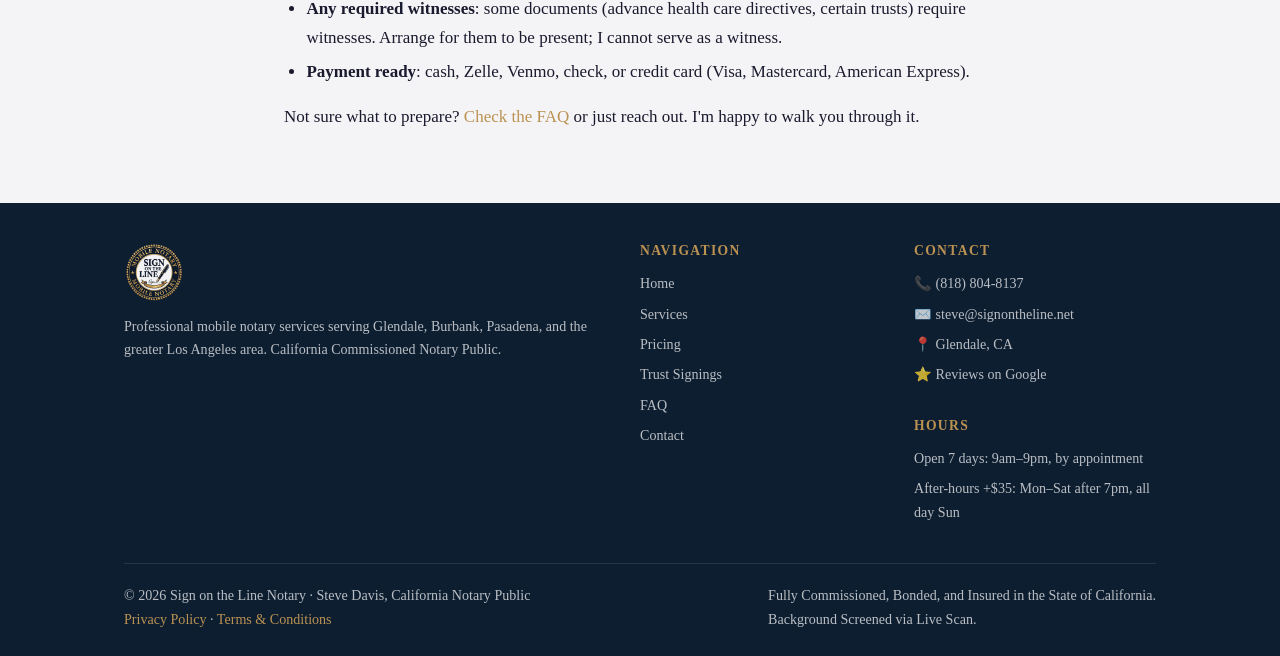
==== commit b924c39c: "Link Google Business Profile: schema sameAs and footer reviews link Co-Authored-By: Claude Opus 5.5 " ====
--- a/contact.html
+++ b/contact.html
@@ -15,6 +15,216 @@
     .hours-table td:last-child { text-align:right; color:var(--text-mid); }
     .hours-surcharge { color:var(--gold); font-size:0.82rem; }
   </style>
+  <link rel="canonical" href="https://signontheline.net/contact.html">
+  <meta property="og:type" content="website">
+  <meta property="og:site_name" content="Sign on the Line Notary">
+  <meta property="og:title" content="Contact | Sign on the Line Mobile Notary, Glendale, CA">
+  <meta property="og:description" content="Contact Sign on the Line Notary to schedule a mobile notary appointment in Glendale or greater Los Angeles. Call, text, or email Steve Davis.">
+  <meta property="og:url" content="https://signontheline.net/contact.html">
+  <meta property="og:image" content="https://signontheline.net/images/logo.png">
+  <meta name="twitter:card" content="summary">
+  <script type="application/ld+json">
+{
+  "@context": "https://schema.org",
+  "@type": "Notary",
+  "@id": "https://signontheline.net/#business",
+  "name": "Sign on the Line Notary",
+  "alternateName": "Sign on the Line Mobile Notary",
+  "description": "Mobile notary public in Glendale, California. Comes to homes, offices, hospitals, and care facilities across Glendale, Burbank, Pasadena, and greater Los Angeles. Trust and estate signing specialist.",
+  "url": "https://signontheline.net/",
+  "logo": "https://signontheline.net/images/logo.png",
+  "image": "https://signontheline.net/images/headshot.jpg",
+  "telephone": "+1-818-804-8137",
+  "email": "steve@signontheline.net",
+  "priceRange": "$$",
+  "address": {
+    "@type": "PostalAddress",
+    "addressLocality": "Glendale",
+    "addressRegion": "CA",
+    "addressCountry": "US"
+  },
+  "areaServed": [
+    {
+      "@type": "City",
+      "name": "Glendale, CA"
+    },
+    {
+      "@type": "City",
+      "name": "Burbank, CA"
+    },
+    {
+      "@type": "City",
+      "name": "La Canada Flintridge, CA"
+    },
+    {
+      "@type": "City",
+      "name": "La Crescenta, CA"
+    },
+    {
+      "@type": "City",
+      "name": "Montrose, CA"
+    },
+    {
+      "@type": "City",
+      "name": "Verdugo City, CA"
+    },
+    {
+      "@type": "City",
+      "name": "Tujunga, CA"
+    },
+    {
+      "@type": "City",
+      "name": "Sunland, CA"
+    },
+    {
+      "@type": "City",
+      "name": "Altadena, CA"
+    },
+    {
+      "@type": "City",
+      "name": "Pasadena, CA"
+    },
+    {
+      "@type": "City",
+      "name": "South Pasadena, CA"
+    },
+    {
+      "@type": "City",
+      "name": "San Marino, CA"
+    },
+    {
+      "@type": "City",
+      "name": "Sierra Madre, CA"
+    },
+    {
+      "@type": "City",
+      "name": "Arcadia, CA"
+    },
+    {
+      "@type": "City",
+      "name": "Monrovia, CA"
+    },
+    {
+      "@type": "City",
+      "name": "Eagle Rock, CA"
+    },
+    {
+      "@type": "City",
+      "name": "Highland Park, CA"
+    },
+    {
+      "@type": "City",
+      "name": "Glassell Park, CA"
+    },
+    {
+      "@type": "City",
+      "name": "Mount Washington, CA"
+    },
+    {
+      "@type": "City",
+      "name": "Cypress Park, CA"
+    },
+    {
+      "@type": "City",
+      "name": "North Hollywood, CA"
+    },
+    {
+      "@type": "City",
+      "name": "Valley Village, CA"
+    },
+    {
+      "@type": "City",
+      "name": "Studio City, CA"
+    },
+    {
+      "@type": "City",
+      "name": "Toluca Lake, CA"
+    },
+    {
+      "@type": "City",
+      "name": "Sherman Oaks, CA"
+    },
+    {
+      "@type": "City",
+      "name": "Van Nuys, CA"
+    },
+    {
+      "@type": "City",
+      "name": "Northridge, CA"
+    },
+    {
+      "@type": "City",
+      "name": "Alhambra, CA"
+    },
+    {
+      "@type": "City",
+      "name": "Temple City, CA"
+    },
+    {
+      "@type": "City",
+      "name": "Los Feliz, CA"
+    },
+    {
+      "@type": "City",
+      "name": "Atwater Village, CA"
+    },
+    {
+      "@type": "City",
+      "name": "Silver Lake, CA"
+    },
+    {
+      "@type": "City",
+      "name": "Echo Park, CA"
+    },
+    {
+      "@type": "City",
+      "name": "Lincoln Heights, CA"
+    },
+    {
+      "@type": "City",
+      "name": "Downtown Los Angeles, CA"
+    }
+  ],
+  "openingHoursSpecification": [
+    {
+      "@type": "OpeningHoursSpecification",
+      "dayOfWeek": [
+        "Monday",
+        "Tuesday",
+        "Wednesday",
+        "Thursday",
+        "Friday",
+        "Saturday",
+        "Sunday"
+      ],
+      "opens": "09:00",
+      "closes": "21:00"
+    }
+  ],
+  "sameAs": [
+    "https://maps.app.goo.gl/oNo3c1g6guNAaXf79"
+  ],
+  "paymentAccepted": "Cash, Zelle, Venmo, Check, Credit Card",
+  "founder": {
+    "@type": "Person",
+    "name": "Steve Davis",
+    "jobTitle": "California Notary Public",
+    "hasCredential": {
+      "@type": "EducationalOccupationalCredential",
+      "name": "Certified Notary Trust Delivery Agent (CNTDA)"
+    }
+  },
+  "makesOffer": [
+    {
+      "@type": "Offer",
+      "name": "Notarized signature",
+      "price": "15.00",
+      "priceCurrency": "USD",
+      "description": "Per notarized signature, California statutory maximum. $20 starting January 1, 2027."
+    }
+  ]
+}
+  </script>
 </head>
 <body>
 
@@ -85,7 +295,7 @@
 
           <div class="contact-info-block">
             <h3>Hours</h3>
-            <p style="font-size:0.9rem; margin:0.4rem 0 0; color:var(--text-mid);">Open seven days a week, 9:00 am to 9:00 pm, by appointment.</p>
+            <p style="font-size:0.9rem; margin:0.4rem 0 0; color:var(--text-mid);">Open seven days a week, 9:00 am to 9:00 pm, by&nbsp;appointment.</p>
             <table class="hours-table">
               <tbody>
                 <tr>
@@ -215,11 +425,12 @@
             <li>📞 <a href="tel:8188048137">(818) 804-8137</a></li>
             <li>✉️ <a href="mailto:steve@signontheline.net">steve@signontheline.net</a></li>
             <li>📍 Glendale, CA</li>
+            <li>⭐ <a href="https://maps.app.goo.gl/oNo3c1g6guNAaXf79" target="_blank" rel="noopener">Reviews on Google</a></li>
           </ul>
           <br>
           <h4>Hours</h4>
           <ul>
-            <li>Open 7 days: 9am–9pm, by appointment</li>
+            <li>Open 7 days: 9am–9pm, by&nbsp;appointment</li>
             <li>After-hours +$35: Mon–Sat after 7pm, all day Sun</li>
           </ul>
         </div>
--- a/styles.css
+++ b/styles.css
@@ -423,6 +423,19 @@
 .page-hero .hero-tagline {
   color: var(--gold);
   margin-bottom: 0.1rem;
+}
+
+/* CNTDA credential seal. Used only in the trust-signings.html page hero, so
+   the other seven page heroes are untouched. Deliberately smaller than the
+   185px homepage logo: it supports the brand mark rather than competing with
+   it. The gold ring is a warmer gold than --gold, which is why it sits on
+   navy here rather than on the off-white credential block. */
+.hero-badge {
+  display: block;
+  width: 80px;
+  height: 80px;
+  margin: 0 auto 1.25rem;
+  filter: drop-shadow(0 2px 8px rgba(0, 0, 0, 0.35));
 }
 
 /* ---- Content Sections ---- */
@@ -821,6 +834,8 @@
   .sample-totals { padding: 1.5rem 1.25rem; }
   .sample-totals table.two-year { font-size: 0.82rem; }
 
+  .hero-badge { width: 64px; height: 64px; margin-bottom: 1rem; }
+
   .hero { padding: 3.5rem 0 3rem; }
   .hero-logo { width: 100px; height: 100px; }
 
